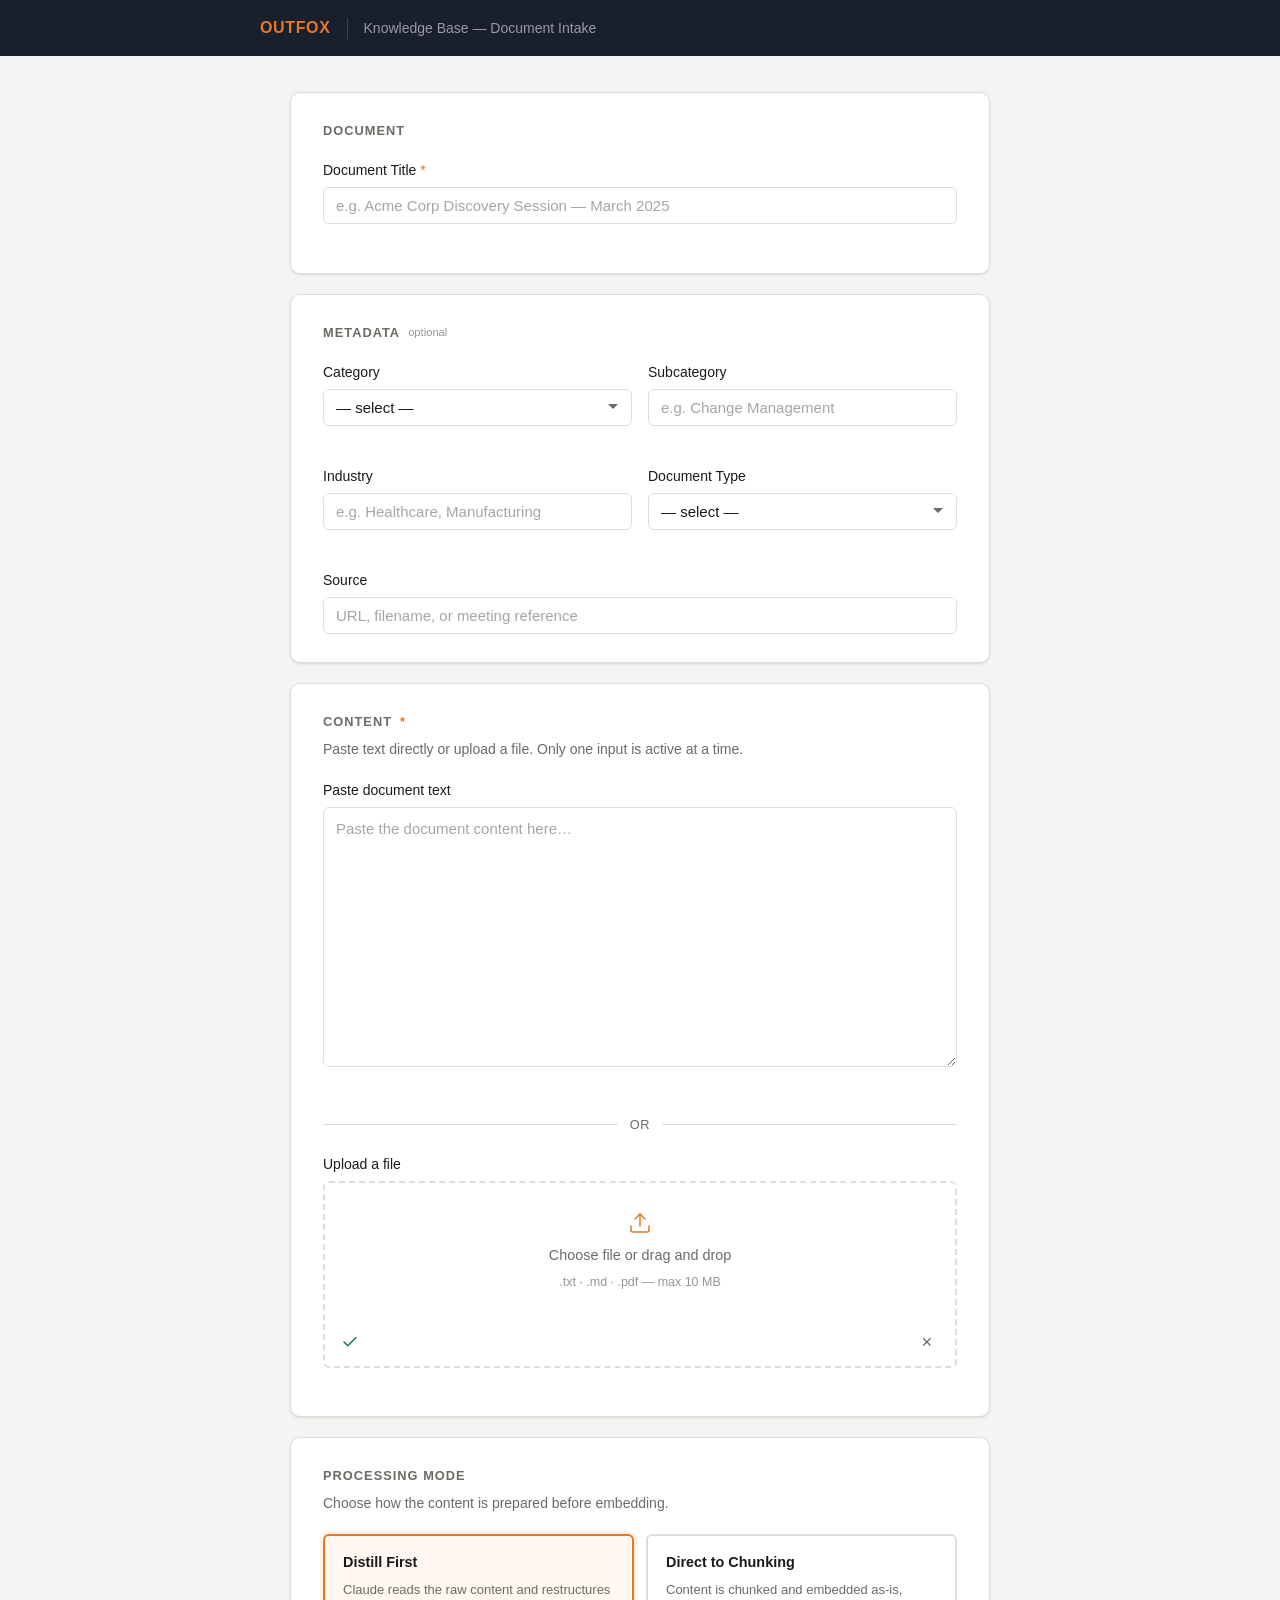
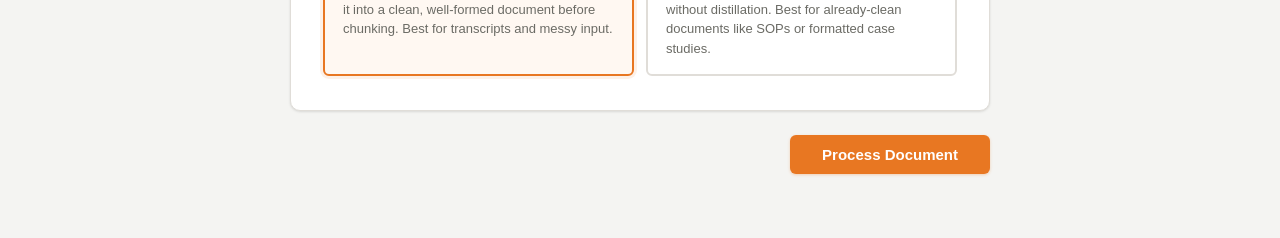
==== intake/index.html @ a14ba9df "Phase 1 complete: intake form (frontend) HTML form with all fields (title, category, subcategory, in" ====
<!DOCTYPE html>
<html lang="en">
<head>
  <meta charset="UTF-8">
  <meta name="viewport" content="width=device-width, initial-scale=1.0">
  <title>Outfox KB — Document Intake</title>
  <link rel="stylesheet" href="style.css">
</head>
<body>

  <header class="site-header">
    <div class="header-inner">
      <span class="logo">Outfox</span>
      <span class="header-title">Knowledge Base — Document Intake</span>
    </div>
  </header>

  <main>
    <div class="container">

      <form id="intake-form" novalidate autocomplete="off">

        <!-- ── Document Title ─────────────────────────────── -->
        <section class="form-section">
          <h2 class="section-heading">Document</h2>

          <div class="field" id="field-title">
            <label for="title">Document Title <span class="required">*</span></label>
            <input type="text" id="title" name="title" placeholder="e.g. Acme Corp Discovery Session — March 2025">
            <span class="field-error" id="error-title"></span>
          </div>
        </section>

        <!-- ── Metadata ───────────────────────────────────── -->
        <section class="form-section">
          <h2 class="section-heading">Metadata <span class="optional-label">optional</span></h2>

          <div class="field-row">
            <div class="field">
              <label for="category">Category</label>
              <select id="category" name="category">
                <option value="">— select —</option>
                <option value="Client Engagements">Client Engagements</option>
                <option value="Industry Research">Industry Research</option>
                <option value="Methodologies &amp; Frameworks">Methodologies &amp; Frameworks</option>
                <option value="Case Studies">Case Studies</option>
                <option value="Internal Operations">Internal Operations</option>
                <option value="Other">Other</option>
              </select>
            </div>

            <div class="field">
              <label for="subcategory">Subcategory</label>
              <input type="text" id="subcategory" name="subcategory" placeholder="e.g. Change Management">
            </div>
          </div>

          <div class="field-row">
            <div class="field">
              <label for="industry">Industry</label>
              <input type="text" id="industry" name="industry" placeholder="e.g. Healthcare, Manufacturing">
            </div>

            <div class="field">
              <label for="doc_type">Document Type</label>
              <select id="doc_type" name="doc_type">
                <option value="">— select —</option>
                <option value="transcript">Transcript</option>
                <option value="SOP">SOP</option>
                <option value="reference">Reference</option>
                <option value="case study">Case Study</option>
              </select>
            </div>
          </div>

          <div class="field">
            <label for="source">Source</label>
            <input type="text" id="source" name="source" placeholder="URL, filename, or meeting reference">
          </div>
        </section>

        <!-- ── Content ────────────────────────────────────── -->
        <section class="form-section">
          <h2 class="section-heading">Content <span class="required">*</span></h2>
          <p class="section-hint">Paste text directly or upload a file. Only one input is active at a time.</p>

          <div class="field" id="field-content">
            <label for="content-text">Paste document text</label>
            <textarea
              id="content-text"
              name="content"
              rows="10"
              placeholder="Paste the document content here…"
            ></textarea>
            <span class="char-count" id="char-count"></span>
            <span class="field-error" id="error-content"></span>
          </div>

          <div class="divider-or"><span>or</span></div>

          <div class="field upload-field" id="field-upload">
            <label for="file-upload">Upload a file</label>
            <div class="upload-zone" id="upload-zone">
              <input type="file" id="file-upload" name="file" accept=".txt,.md,.pdf">
              <div class="upload-prompt" id="upload-prompt">
                <svg xmlns="http://www.w3.org/2000/svg" width="24" height="24" viewBox="0 0 24 24" fill="none" stroke="currentColor" stroke-width="1.5" stroke-linecap="round" stroke-linejoin="round"><path d="M21 15v4a2 2 0 0 1-2 2H5a2 2 0 0 1-2-2v-4"/><polyline points="17 8 12 3 7 8"/><line x1="12" y1="3" x2="12" y2="15"/></svg>
                <span>Choose file or drag and drop</span>
                <span class="upload-hint">.txt · .md · .pdf — max 10 MB</span>
              </div>
              <div class="file-status" id="file-status" hidden>
                <svg xmlns="http://www.w3.org/2000/svg" width="18" height="18" viewBox="0 0 24 24" fill="none" stroke="currentColor" stroke-width="2" stroke-linecap="round" stroke-linejoin="round"><polyline points="20 6 9 17 4 12"/></svg>
                <span id="file-status-text"></span>
                <button type="button" class="remove-file" id="remove-file" aria-label="Remove file">✕</button>
              </div>
            </div>
            <span class="field-error" id="error-file"></span>
          </div>
        </section>

        <!-- ── Processing Mode ────────────────────────────── -->
        <section class="form-section">
          <h2 class="section-heading">Processing Mode</h2>
          <p class="section-hint">Choose how the content is prepared before embedding.</p>

          <div class="mode-toggle" role="radiogroup" aria-label="Processing mode">
            <label class="mode-option" id="mode-distill">
              <input type="radio" name="processing_mode" value="distill" checked>
              <div class="mode-card">
                <div class="mode-title">Distill First</div>
                <div class="mode-desc">Claude reads the raw content and restructures it into a clean, well-formed document before chunking. Best for transcripts and messy input.</div>
              </div>
            </label>

            <label class="mode-option" id="mode-direct">
              <input type="radio" name="processing_mode" value="direct">
              <div class="mode-card">
                <div class="mode-title">Direct to Chunking</div>
                <div class="mode-desc">Content is chunked and embedded as-is, without distillation. Best for already-clean documents like SOPs or formatted case studies.</div>
              </div>
            </label>
          </div>
        </section>

        <!-- ── Submit ─────────────────────────────────────── -->
        <div class="form-actions">
          <button type="submit" class="btn-primary" id="submit-btn">
            Process Document
          </button>
        </div>

      </form>
    </div>
  </main>

  <script src="app.js"></script>

</body>
</html>
---- intake/style.css ----
/* ─────────────────────────────────────────────────────────────
   Outfox Knowledge Base — Intake Form Styles
   ───────────────────────────────────────────────────────────── */

*, *::before, *::after {
  box-sizing: border-box;
  margin: 0;
  padding: 0;
}

:root {
  --color-bg:          #f4f4f2;
  --color-surface:     #ffffff;
  --color-border:      #e0ddd8;
  --color-border-focus:#e87722;
  --color-text:        #1a1a18;
  --color-text-muted:  #6b6b65;
  --color-primary:     #e87722;       /* Outfox amber */
  --color-primary-dark:#c45e0a;
  --color-header-bg:   #1a1f2e;       /* Deep navy */
  --color-error:       #c0392b;
  --color-error-bg:    #fdf2f1;
  --color-success:     #1a7a4a;
  --color-success-bg:  #f0faf5;
  --color-mode-sel:    #fff8f2;
  --color-mode-border: #e87722;
  --radius:            6px;
  --radius-lg:         10px;
  --shadow:            0 1px 3px rgba(0,0,0,0.08), 0 1px 2px rgba(0,0,0,0.04);
  --font:              -apple-system, BlinkMacSystemFont, "Segoe UI", Roboto, sans-serif;
}

html { font-size: 16px; }

body {
  font-family: var(--font);
  background: var(--color-bg);
  color: var(--color-text);
  line-height: 1.5;
  min-height: 100vh;
}

/* ── Header ─────────────────────────────────────────────────── */

.site-header {
  background: var(--color-header-bg);
  padding: 0 24px;
  height: 56px;
  display: flex;
  align-items: center;
  position: sticky;
  top: 0;
  z-index: 10;
}

.header-inner {
  display: flex;
  align-items: center;
  gap: 16px;
  width: 100%;
  max-width: 760px;
  margin: 0 auto;
}

.logo {
  font-size: 1rem;
  font-weight: 700;
  color: var(--color-primary);
  letter-spacing: 0.04em;
  text-transform: uppercase;
}

.header-title {
  font-size: 0.875rem;
  color: rgba(255,255,255,0.55);
  border-left: 1px solid rgba(255,255,255,0.15);
  padding-left: 16px;
}

/* ── Layout ─────────────────────────────────────────────────── */

main {
  padding: 36px 24px 64px;
}

.container {
  max-width: 700px;
  margin: 0 auto;
}

/* ── Form Sections ──────────────────────────────────────────── */

.form-section {
  background: var(--color-surface);
  border: 1px solid var(--color-border);
  border-radius: var(--radius-lg);
  padding: 28px 32px;
  margin-bottom: 20px;
  box-shadow: var(--shadow);
}

.section-heading {
  font-size: 0.8rem;
  font-weight: 600;
  text-transform: uppercase;
  letter-spacing: 0.08em;
  color: var(--color-text-muted);
  margin-bottom: 20px;
  display: flex;
  align-items: center;
  gap: 8px;
}

.optional-label {
  font-size: 0.7rem;
  font-weight: 400;
  text-transform: none;
  letter-spacing: 0;
  color: var(--color-text-muted);
  opacity: 0.7;
}

.section-hint {
  font-size: 0.875rem;
  color: var(--color-text-muted);
  margin-top: -12px;
  margin-bottom: 20px;
}

/* ── Fields ─────────────────────────────────────────────────── */

.field {
  margin-bottom: 20px;
}

.field:last-child {
  margin-bottom: 0;
}

.field-row {
  display: grid;
  grid-template-columns: 1fr 1fr;
  gap: 16px;
  margin-bottom: 20px;
}

label {
  display: block;
  font-size: 0.875rem;
  font-weight: 500;
  color: var(--color-text);
  margin-bottom: 6px;
}

.required {
  color: var(--color-primary);
}

input[type="text"],
select,
textarea {
  width: 100%;
  padding: 9px 12px;
  font-family: var(--font);
  font-size: 0.9375rem;
  color: var(--color-text);
  background: var(--color-surface);
  border: 1px solid var(--color-border);
  border-radius: var(--radius);
  outline: none;
  transition: border-color 0.15s, box-shadow 0.15s;
  appearance: none;
}

input[type="text"]::placeholder,
textarea::placeholder {
  color: var(--color-text-muted);
  opacity: 0.6;
}

input[type="text"]:focus,
select:focus,
textarea:focus {
  border-color: var(--color-border-focus);
  box-shadow: 0 0 0 3px rgba(232,119,34,0.12);
}

select {
  background-image: url("data:image/svg+xml,%3Csvg xmlns='http://www.w3.org/2000/svg' width='12' height='12' viewBox='0 0 12 12'%3E%3Cpath fill='%236b6b65' d='M6 8L1 3h10z'/%3E%3C/svg%3E");
  background-repeat: no-repeat;
  background-position: right 12px center;
  padding-right: 32px;
  cursor: pointer;
}

textarea {
  resize: vertical;
  min-height: 180px;
  line-height: 1.6;
}

textarea:disabled {
  background: var(--color-bg);
  color: var(--color-text-muted);
  cursor: not-allowed;
  opacity: 0.6;
}

.char-count {
  display: block;
  font-size: 0.8rem;
  color: var(--color-text-muted);
  text-align: right;
  margin-top: 5px;
}

/* Field error state */
.field.has-error input[type="text"],
.field.has-error select,
.field.has-error textarea {
  border-color: var(--color-error);
  box-shadow: 0 0 0 3px rgba(192,57,43,0.08);
}

.field-error {
  display: block;
  font-size: 0.8125rem;
  color: var(--color-error);
  margin-top: 5px;
  min-height: 1.2em;
}

/* ── Or Divider ─────────────────────────────────────────────── */

.divider-or {
  display: flex;
  align-items: center;
  gap: 12px;
  color: var(--color-text-muted);
  font-size: 0.8rem;
  text-transform: uppercase;
  letter-spacing: 0.06em;
  margin: 20px 0;
}

.divider-or::before,
.divider-or::after {
  content: "";
  flex: 1;
  height: 1px;
  background: var(--color-border);
}

/* ── File Upload Zone ───────────────────────────────────────── */

.upload-zone {
  position: relative;
  border: 2px dashed var(--color-border);
  border-radius: var(--radius);
  transition: border-color 0.15s, background 0.15s;
  cursor: pointer;
}

.upload-zone:hover,
.upload-zone.drag-over {
  border-color: var(--color-primary);
  background: #fff8f2;
}

.upload-zone.disabled {
  opacity: 0.4;
  pointer-events: none;
}

.upload-zone input[type="file"] {
  position: absolute;
  inset: 0;
  width: 100%;
  height: 100%;
  opacity: 0;
  cursor: pointer;
  z-index: 1;
}

.upload-prompt {
  display: flex;
  flex-direction: column;
  align-items: center;
  justify-content: center;
  padding: 28px 16px;
  gap: 6px;
  color: var(--color-text-muted);
  font-size: 0.9rem;
  pointer-events: none;
}

.upload-prompt svg {
  margin-bottom: 4px;
  color: var(--color-primary);
}

.upload-hint {
  font-size: 0.78rem;
  opacity: 0.7;
}

.file-status {
  display: flex;
  align-items: center;
  gap: 10px;
  padding: 14px 16px;
  color: var(--color-success);
  font-size: 0.9rem;
  font-weight: 500;
}

.file-status svg {
  flex-shrink: 0;
  color: var(--color-success);
}

#file-status-text {
  flex: 1;
  overflow: hidden;
  text-overflow: ellipsis;
  white-space: nowrap;
}

.remove-file {
  background: none;
  border: none;
  cursor: pointer;
  color: var(--color-text-muted);
  font-size: 0.9rem;
  padding: 2px 6px;
  border-radius: 4px;
  line-height: 1;
  transition: background 0.1s, color 0.1s;
  flex-shrink: 0;
}

.remove-file:hover {
  background: var(--color-error-bg);
  color: var(--color-error);
}

/* ── Processing Mode Toggle ─────────────────────────────────── */

.mode-toggle {
  display: grid;
  grid-template-columns: 1fr 1fr;
  gap: 12px;
}

.mode-option {
  cursor: pointer;
}

.mode-option input[type="radio"] {
  position: absolute;
  opacity: 0;
  width: 0;
  height: 0;
}

.mode-card {
  border: 2px solid var(--color-border);
  border-radius: var(--radius);
  padding: 16px 18px;
  transition: border-color 0.15s, background 0.15s, box-shadow 0.15s;
  height: 100%;
}

.mode-option input[type="radio"]:checked + .mode-card {
  border-color: var(--color-mode-border);
  background: var(--color-mode-sel);
  box-shadow: 0 0 0 3px rgba(232,119,34,0.1);
}

.mode-card:hover {
  border-color: var(--color-primary);
}

.mode-title {
  font-size: 0.9rem;
  font-weight: 600;
  color: var(--color-text);
  margin-bottom: 6px;
}

.mode-desc {
  font-size: 0.8125rem;
  color: var(--color-text-muted);
  line-height: 1.5;
}

/* ── Submit ─────────────────────────────────────────────────── */

.form-actions {
  display: flex;
  justify-content: flex-end;
  padding-top: 4px;
}

.btn-primary {
  background: var(--color-primary);
  color: #fff;
  border: none;
  border-radius: var(--radius);
  padding: 11px 32px;
  font-family: var(--font);
  font-size: 0.9375rem;
  font-weight: 600;
  cursor: pointer;
  transition: background 0.15s, transform 0.1s, box-shadow 0.15s;
  box-shadow: 0 1px 3px rgba(232,119,34,0.3);
}

.btn-primary:hover {
  background: var(--color-primary-dark);
  box-shadow: 0 2px 8px rgba(232,119,34,0.4);
}

.btn-primary:active {
  transform: translateY(1px);
  box-shadow: none;
}

.btn-primary:disabled {
  opacity: 0.5;
  cursor: not-allowed;
  transform: none;
}

/* ── Responsive ─────────────────────────────────────────────── */

@media (max-width: 540px) {
  .form-section {
    padding: 20px 18px;
  }

  .field-row {
    grid-template-columns: 1fr;
  }

  .mode-toggle {
    grid-template-columns: 1fr;
  }

  .header-title {
    display: none;
  }
}
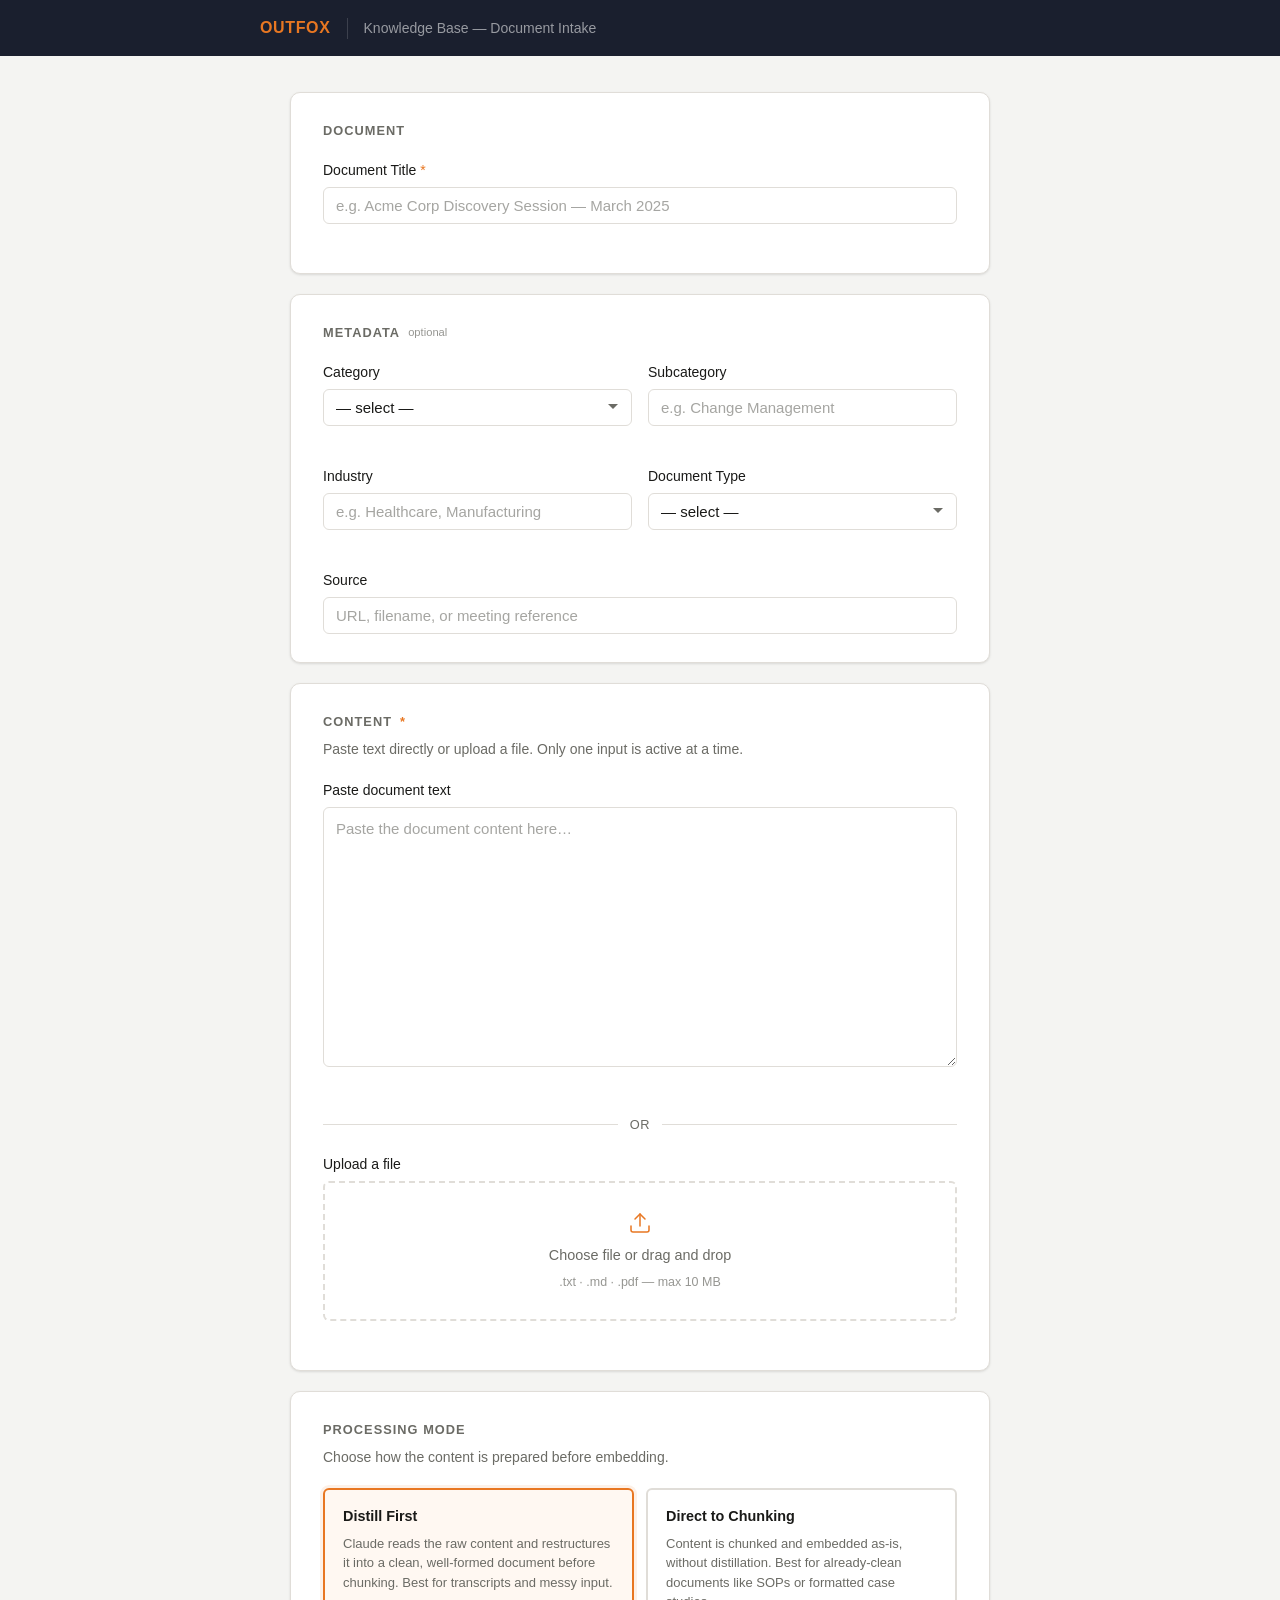
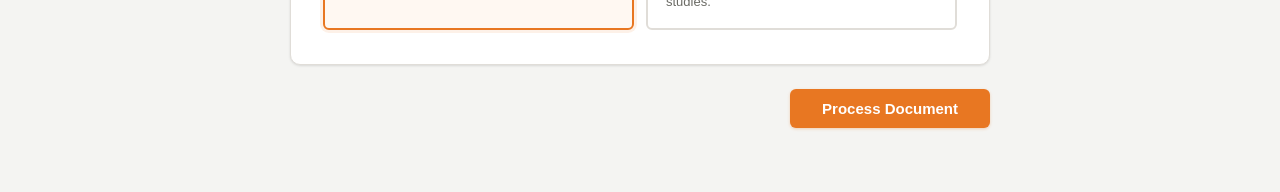
==== commit 5f5ac4cf: "Phase 2 complete: distillation pipeline (Claude API) - config.example.js template for API key setup " ====
--- a/intake/index.html
+++ b/intake/index.html
@@ -149,9 +149,26 @@
         </div>
 
       </form>
+
+      <!-- ── Distilled Preview (shown after Claude processes the document) ── -->
+      <section id="preview-section" class="form-section preview-section" hidden>
+        <h2 class="section-heading">
+          Distilled Preview
+          <span class="preview-badge" id="preview-badge"></span>
+        </h2>
+        <p class="section-hint" id="preview-hint"></p>
+        <textarea id="preview-text" class="preview-textarea" readonly rows="16"></textarea>
+        <div class="preview-actions">
+          <button type="button" class="btn-secondary" id="back-btn">← Edit</button>
+          <button type="button" class="btn-primary" id="download-btn">Download for Ingestion</button>
+        </div>
+      </section>
+
     </div>
   </main>
 
+  <!-- config.js is gitignored — copy config.example.js and fill in your key -->
+  <script src="config.js"></script>
   <script src="app.js"></script>
 
 </body>
--- a/intake/style.css
+++ b/intake/style.css
@@ -7,6 +7,9 @@
   margin: 0;
   padding: 0;
 }
+
+/* Prevent display:flex/grid rules from overriding the [hidden] attribute */
+[hidden] { display: none !important; }
 
 :root {
   --color-bg:          #f4f4f2;
@@ -337,6 +340,9 @@
   line-height: 1;
   transition: background 0.1s, color 0.1s;
   flex-shrink: 0;
+  /* Must sit above the invisible file input overlay (z-index: 1) */
+  position: relative;
+  z-index: 2;
 }
 
 .remove-file:hover {
@@ -432,6 +438,95 @@
   transform: none;
 }
 
+/* ── Secondary Button ───────────────────────────────────────── */
+
+.btn-secondary {
+  background: none;
+  color: var(--color-text-muted);
+  border: 1px solid var(--color-border);
+  border-radius: var(--radius);
+  padding: 11px 24px;
+  font-family: var(--font);
+  font-size: 0.9375rem;
+  font-weight: 500;
+  cursor: pointer;
+  transition: background 0.15s, border-color 0.15s, color 0.15s;
+}
+
+.btn-secondary:hover {
+  background: var(--color-bg);
+  border-color: var(--color-text-muted);
+  color: var(--color-text);
+}
+
+/* ── Loading State ───────────────────────────────────────────── */
+
+.btn-primary.loading {
+  opacity: 0.8;
+  cursor: wait;
+  pointer-events: none;
+}
+
+.btn-primary.loading::after {
+  content: '';
+  display: inline-block;
+  width: 12px;
+  height: 12px;
+  border: 2px solid rgba(255,255,255,0.4);
+  border-top-color: #fff;
+  border-radius: 50%;
+  margin-left: 10px;
+  vertical-align: middle;
+  animation: spin 0.7s linear infinite;
+}
+
+@keyframes spin {
+  to { transform: rotate(360deg); }
+}
+
+/* ── Preview Section ─────────────────────────────────────────── */
+
+.preview-section {
+  border-color: var(--color-border-focus);
+}
+
+.preview-badge {
+  display: inline-block;
+  font-size: 0.7rem;
+  font-weight: 600;
+  text-transform: uppercase;
+  letter-spacing: 0.06em;
+  padding: 2px 8px;
+  border-radius: 20px;
+  background: var(--color-mode-sel);
+  color: var(--color-primary);
+  border: 1px solid var(--color-primary);
+}
+
+.preview-textarea {
+  width: 100%;
+  min-height: 280px;
+  padding: 14px;
+  font-family: var(--font);
+  font-size: 0.9rem;
+  line-height: 1.7;
+  color: var(--color-text);
+  background: var(--color-bg);
+  border: 1px solid var(--color-border);
+  border-radius: var(--radius);
+  resize: vertical;
+  cursor: default;
+}
+
+.preview-actions {
+  display: flex;
+  justify-content: space-between;
+  align-items: center;
+  margin-top: 20px;
+  padding-top: 20px;
+  border-top: 1px solid var(--color-border);
+}
+
 /* ── Responsive ─────────────────────────────────────────────── */
 
 @media (max-width: 540px) {
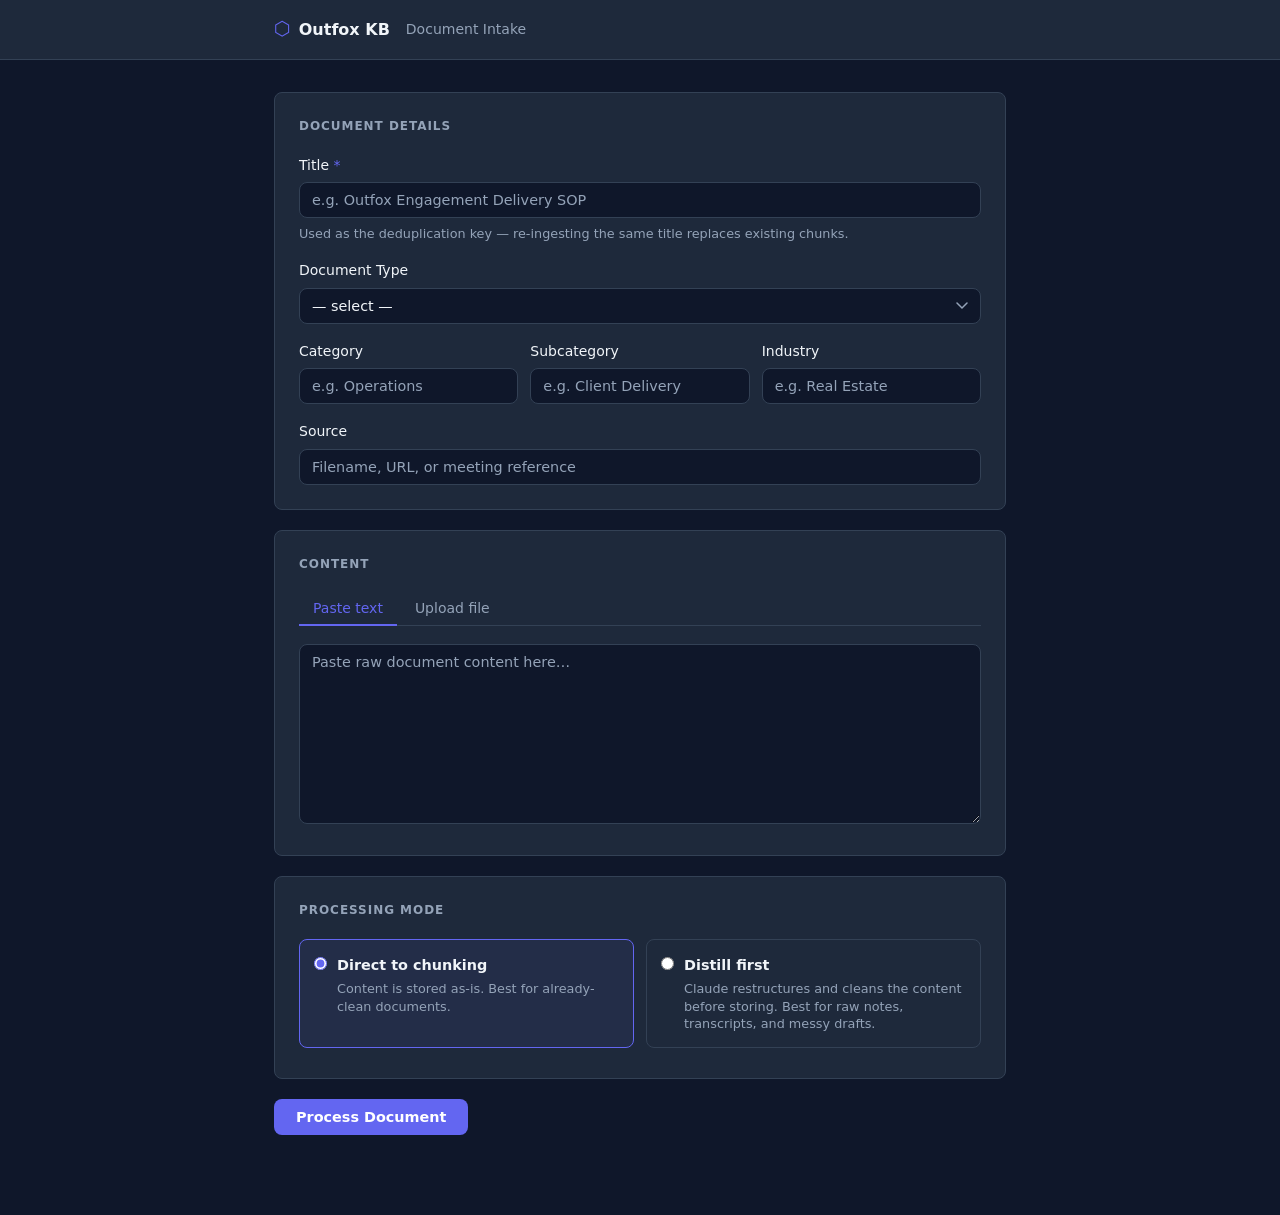
==== commit 584a4b1f: "v2 complete: dual-purpose KB with dynamic pipeline, intake, and chat Full pivot and rebuild across P" ====
--- a/intake/index.html
+++ b/intake/index.html
@@ -8,168 +8,141 @@
 </head>
 <body>
 
-  <header class="site-header">
+  <header>
     <div class="header-inner">
-      <span class="logo">Outfox</span>
-      <span class="header-title">Knowledge Base — Document Intake</span>
+      <div class="logo">
+        <span class="logo-mark">⬡</span>
+        <span class="logo-name">Outfox KB</span>
+      </div>
+      <span class="header-sub">Document Intake</span>
     </div>
   </header>
 
   <main>
-    <div class="container">
 
-      <form id="intake-form" novalidate autocomplete="off">
+    <!-- ── Section 1: Document Details ── -->
+    <section class="card">
+      <h2 class="section-title">Document Details</h2>
 
-        <!-- ── Document Title ─────────────────────────────── -->
-        <section class="form-section">
-          <h2 class="section-heading">Document</h2>
+      <div class="field required">
+        <label for="title">Title</label>
+        <input type="text" id="title" placeholder="e.g. Outfox Engagement Delivery SOP" autocomplete="off">
+        <p class="field-hint">Used as the deduplication key — re-ingesting the same title replaces existing chunks.</p>
+      </div>
 
-          <div class="field" id="field-title">
-            <label for="title">Document Title <span class="required">*</span></label>
-            <input type="text" id="title" name="title" placeholder="e.g. Acme Corp Discovery Session — March 2025">
-            <span class="field-error" id="error-title"></span>
+      <div class="field">
+        <label for="doc_type">Document Type</label>
+        <select id="doc_type">
+          <option value="">— select —</option>
+          <option value="methodology">methodology</option>
+          <option value="market-intelligence">market-intelligence</option>
+          <option value="case-study">case-study</option>
+          <option value="sop">sop</option>
+          <option value="transcript">transcript</option>
+          <option value="reference">reference</option>
+        </select>
+      </div>
+
+      <div class="field-row">
+        <div class="field">
+          <label for="category">Category</label>
+          <input type="text" id="category" placeholder="e.g. Operations">
+        </div>
+        <div class="field">
+          <label for="subcategory">Subcategory</label>
+          <input type="text" id="subcategory" placeholder="e.g. Client Delivery">
+        </div>
+        <div class="field">
+          <label for="industry">Industry</label>
+          <input type="text" id="industry" placeholder="e.g. Real Estate">
+        </div>
+      </div>
+
+      <div class="field">
+        <label for="source">Source</label>
+        <input type="text" id="source" placeholder="Filename, URL, or meeting reference">
+      </div>
+    </section>
+
+    <!-- ── Section 2: Content ── -->
+    <section class="card">
+      <h2 class="section-title">Content</h2>
+
+      <div class="tab-bar" role="tablist">
+        <button class="tab active" data-tab="text" role="tab" aria-selected="true">Paste text</button>
+        <button class="tab" data-tab="file" role="tab" aria-selected="false">Upload file</button>
+      </div>
+
+      <div id="text_pane" class="tab-pane">
+        <textarea id="text_content" placeholder="Paste raw document content here…" rows="10"></textarea>
+      </div>
+
+      <div id="file_pane" class="tab-pane" hidden>
+        <div id="file_drop_zone" class="drop-zone">
+          <input type="file" id="file_input" accept=".txt,.md,.pdf,.csv" hidden>
+          <div class="drop-icon">↑</div>
+          <p class="drop-label">Drag a file here or <span class="drop-link">click to browse</span></p>
+          <p class="drop-hint">.txt · .md · .pdf · .csv &nbsp;—&nbsp; max 10 MB</p>
+        </div>
+        <div id="file_status_row" class="file-status-row" hidden>
+          <span id="file_status" class="file-status-text"></span>
+          <button id="file_clear" class="btn-ghost btn-sm">Remove</button>
+        </div>
+      </div>
+    </section>
+
+    <!-- ── Section 3: Processing Mode ── -->
+    <section class="card">
+      <h2 class="section-title">Processing Mode</h2>
+
+      <div class="radio-group">
+        <label class="radio-card">
+          <input type="radio" name="process_mode" value="direct" checked>
+          <div class="radio-content">
+            <strong>Direct to chunking</strong>
+            <span>Content is stored as-is. Best for already-clean documents.</span>
           </div>
-        </section>
+        </label>
+        <label class="radio-card">
+          <input type="radio" name="process_mode" value="distill">
+          <div class="radio-content">
+            <strong>Distill first</strong>
+            <span>Claude restructures and cleans the content before storing. Best for raw notes, transcripts, and messy drafts.</span>
+          </div>
+        </label>
+      </div>
 
-        <!-- ── Metadata ───────────────────────────────────── -->
-        <section class="form-section">
-          <h2 class="section-heading">Metadata <span class="optional-label">optional</span></h2>
+      <p id="distill_note" class="field-hint" hidden></p>
+    </section>
 
-          <div class="field-row">
-            <div class="field">
-              <label for="category">Category</label>
-              <select id="category" name="category">
-                <option value="">— select —</option>
-                <option value="Client Engagements">Client Engagements</option>
-                <option value="Industry Research">Industry Research</option>
-                <option value="Methodologies &amp; Frameworks">Methodologies &amp; Frameworks</option>
-                <option value="Case Studies">Case Studies</option>
-                <option value="Internal Operations">Internal Operations</option>
-                <option value="Other">Other</option>
-              </select>
-            </div>
+    <!-- ── Process button + status ── -->
+    <div class="action-row">
+      <button id="process_btn" class="btn-primary">Process Document</button>
+      <span id="process_status" class="status-msg"></span>
+    </div>
 
-            <div class="field">
-              <label for="subcategory">Subcategory</label>
-              <input type="text" id="subcategory" name="subcategory" placeholder="e.g. Change Management">
-            </div>
-          </div>
+    <!-- ── Section 4: Preview ── -->
+    <section id="preview_section" class="card" hidden>
+      <div class="preview-header">
+        <h2 class="section-title">Preview</h2>
+        <span id="preview_badge" class="badge"></span>
+      </div>
 
-          <div class="field-row">
-            <div class="field">
-              <label for="industry">Industry</label>
-              <input type="text" id="industry" name="industry" placeholder="e.g. Healthcare, Manufacturing">
-            </div>
+      <textarea id="preview_text" class="preview-textarea" rows="14" spellcheck="false"></textarea>
 
-            <div class="field">
-              <label for="doc_type">Document Type</label>
-              <select id="doc_type" name="doc_type">
-                <option value="">— select —</option>
-                <option value="transcript">Transcript</option>
-                <option value="SOP">SOP</option>
-                <option value="reference">Reference</option>
-                <option value="case study">Case Study</option>
-              </select>
-            </div>
-          </div>
+      <p id="pdf_notice" class="field-hint pdf-notice" hidden>
+        PDF content is not previewed here — text will be extracted from the PDF during pipeline ingestion.
+      </p>
 
-          <div class="field">
-            <label for="source">Source</label>
-            <input type="text" id="source" name="source" placeholder="URL, filename, or meeting reference">
-          </div>
-        </section>
+      <div class="download-row">
+        <button id="download_btn" class="btn-primary">Download for Ingestion</button>
+        <span class="download-hint">Saves <code>outfox-ingest-[title]-[date].json</code></span>
+      </div>
+    </section>
 
-        <!-- ── Content ────────────────────────────────────── -->
-        <section class="form-section">
-          <h2 class="section-heading">Content <span class="required">*</span></h2>
-          <p class="section-hint">Paste text directly or upload a file. Only one input is active at a time.</p>
-
-          <div class="field" id="field-content">
-            <label for="content-text">Paste document text</label>
-            <textarea
-              id="content-text"
-              name="content"
-              rows="10"
-              placeholder="Paste the document content here…"
-            ></textarea>
-            <span class="char-count" id="char-count"></span>
-            <span class="field-error" id="error-content"></span>
-          </div>
-
-          <div class="divider-or"><span>or</span></div>
-
-          <div class="field upload-field" id="field-upload">
-            <label for="file-upload">Upload a file</label>
-            <div class="upload-zone" id="upload-zone">
-              <input type="file" id="file-upload" name="file" accept=".txt,.md,.pdf">
-              <div class="upload-prompt" id="upload-prompt">
-                <svg xmlns="http://www.w3.org/2000/svg" width="24" height="24" viewBox="0 0 24 24" fill="none" stroke="currentColor" stroke-width="1.5" stroke-linecap="round" stroke-linejoin="round"><path d="M21 15v4a2 2 0 0 1-2 2H5a2 2 0 0 1-2-2v-4"/><polyline points="17 8 12 3 7 8"/><line x1="12" y1="3" x2="12" y2="15"/></svg>
-                <span>Choose file or drag and drop</span>
-                <span class="upload-hint">.txt · .md · .pdf — max 10 MB</span>
-              </div>
-              <div class="file-status" id="file-status" hidden>
-                <svg xmlns="http://www.w3.org/2000/svg" width="18" height="18" viewBox="0 0 24 24" fill="none" stroke="currentColor" stroke-width="2" stroke-linecap="round" stroke-linejoin="round"><polyline points="20 6 9 17 4 12"/></svg>
-                <span id="file-status-text"></span>
-                <button type="button" class="remove-file" id="remove-file" aria-label="Remove file">✕</button>
-              </div>
-            </div>
-            <span class="field-error" id="error-file"></span>
-          </div>
-        </section>
-
-        <!-- ── Processing Mode ────────────────────────────── -->
-        <section class="form-section">
-          <h2 class="section-heading">Processing Mode</h2>
-          <p class="section-hint">Choose how the content is prepared before embedding.</p>
-
-          <div class="mode-toggle" role="radiogroup" aria-label="Processing mode">
-            <label class="mode-option" id="mode-distill">
-              <input type="radio" name="processing_mode" value="distill" checked>
-              <div class="mode-card">
-                <div class="mode-title">Distill First</div>
-                <div class="mode-desc">Claude reads the raw content and restructures it into a clean, well-formed document before chunking. Best for transcripts and messy input.</div>
-              </div>
-            </label>
-
-            <label class="mode-option" id="mode-direct">
-              <input type="radio" name="processing_mode" value="direct">
-              <div class="mode-card">
-                <div class="mode-title">Direct to Chunking</div>
-                <div class="mode-desc">Content is chunked and embedded as-is, without distillation. Best for already-clean documents like SOPs or formatted case studies.</div>
-              </div>
-            </label>
-          </div>
-        </section>
-
-        <!-- ── Submit ─────────────────────────────────────── -->
-        <div class="form-actions">
-          <button type="submit" class="btn-primary" id="submit-btn">
-            Process Document
-          </button>
-        </div>
-
-      </form>
-
-      <!-- ── Distilled Preview (shown after Claude processes the document) ── -->
-      <section id="preview-section" class="form-section preview-section" hidden>
-        <h2 class="section-heading">
-          Distilled Preview
-          <span class="preview-badge" id="preview-badge"></span>
-        </h2>
-        <p class="section-hint" id="preview-hint"></p>
-        <textarea id="preview-text" class="preview-textarea" readonly rows="16"></textarea>
-        <div class="preview-actions">
-          <button type="button" class="btn-secondary" id="back-btn">← Edit</button>
-          <button type="button" class="btn-primary" id="download-btn">Download for Ingestion</button>
-        </div>
-      </section>
-
-    </div>
   </main>
 
-  <!-- config.js is gitignored — copy config.example.js and fill in your key -->
   <script src="config.js"></script>
   <script src="app.js"></script>
-
 </body>
 </html>
--- a/intake/style.css
+++ b/intake/style.css
@@ -1,548 +1,374 @@
-/* ─────────────────────────────────────────────────────────────
-   Outfox Knowledge Base — Intake Form Styles
-   ───────────────────────────────────────────────────────────── */
-
-*, *::before, *::after {
-  box-sizing: border-box;
-  margin: 0;
-  padding: 0;
-}
-
-/* Prevent display:flex/grid rules from overriding the [hidden] attribute */
-[hidden] { display: none !important; }
-
+/* ── Reset ── */
+*, *::before, *::after { box-sizing: border-box; margin: 0; padding: 0; }
+
+/* ── Design tokens ── */
 :root {
-  --color-bg:          #f4f4f2;
-  --color-surface:     #ffffff;
-  --color-border:      #e0ddd8;
-  --color-border-focus:#e87722;
-  --color-text:        #1a1a18;
-  --color-text-muted:  #6b6b65;
-  --color-primary:     #e87722;       /* Outfox amber */
-  --color-primary-dark:#c45e0a;
-  --color-header-bg:   #1a1f2e;       /* Deep navy */
-  --color-error:       #c0392b;
-  --color-error-bg:    #fdf2f1;
-  --color-success:     #1a7a4a;
-  --color-success-bg:  #f0faf5;
-  --color-mode-sel:    #fff8f2;
-  --color-mode-border: #e87722;
-  --radius:            6px;
-  --radius-lg:         10px;
-  --shadow:            0 1px 3px rgba(0,0,0,0.08), 0 1px 2px rgba(0,0,0,0.04);
-  --font:              -apple-system, BlinkMacSystemFont, "Segoe UI", Roboto, sans-serif;
-}
-
-html { font-size: 16px; }
-
+  --bg:           #0f172a;
+  --surface:      #1e293b;
+  --surface-2:    #273447;
+  --border:       #334155;
+  --accent:       #6366f1;
+  --accent-hover: #4f46e5;
+  --text:         #f1f5f9;
+  --text-muted:   #94a3b8;
+  --green:        #10b981;
+  --red:          #ef4444;
+  --amber:        #f59e0b;
+  --radius:       8px;
+  --gap:          20px;
+}
+
+/* ── Base ── */
 body {
-  font-family: var(--font);
-  background: var(--color-bg);
-  color: var(--color-text);
-  line-height: 1.5;
+  font-family: system-ui, -apple-system, 'Segoe UI', Helvetica, Arial, sans-serif;
+  background: var(--bg);
+  color: var(--text);
+  line-height: 1.6;
   min-height: 100vh;
 }
 
-/* ── Header ─────────────────────────────────────────────────── */
-
-.site-header {
-  background: var(--color-header-bg);
-  padding: 0 24px;
-  height: 56px;
-  display: flex;
-  align-items: center;
+/* ── Header ── */
+header {
+  background: var(--surface);
+  border-bottom: 1px solid var(--border);
   position: sticky;
   top: 0;
   z-index: 10;
 }
-
 .header-inner {
+  max-width: 780px;
+  margin: 0 auto;
+  padding: 14px 24px;
   display: flex;
   align-items: center;
   gap: 16px;
-  width: 100%;
-  max-width: 760px;
+}
+.logo {
+  display: flex;
+  align-items: center;
+  gap: 8px;
+  font-weight: 700;
+  font-size: 1rem;
+  text-decoration: none;
+  color: var(--text);
+}
+.logo-mark { color: var(--accent); font-size: 1.2rem; }
+.header-sub { color: var(--text-muted); font-size: 0.875rem; }
+
+/* ── Main layout ── */
+main {
+  max-width: 780px;
   margin: 0 auto;
-}
-
-.logo {
-  font-size: 1rem;
+  padding: 32px 24px 80px;
+  display: flex;
+  flex-direction: column;
+  gap: var(--gap);
+}
+
+/* ── Card ── */
+.card {
+  background: var(--surface);
+  border: 1px solid var(--border);
+  border-radius: var(--radius);
+  padding: 24px;
+}
+
+/* ── Section title ── */
+.section-title {
+  font-size: 0.75rem;
   font-weight: 700;
-  color: var(--color-primary);
-  letter-spacing: 0.04em;
-  text-transform: uppercase;
-}
-
-.header-title {
-  font-size: 0.875rem;
-  color: rgba(255,255,255,0.55);
-  border-left: 1px solid rgba(255,255,255,0.15);
-  padding-left: 16px;
-}
-
-/* ── Layout ─────────────────────────────────────────────────── */
-
-main {
-  padding: 36px 24px 64px;
-}
-
-.container {
-  max-width: 700px;
-  margin: 0 auto;
-}
-
-/* ── Form Sections ──────────────────────────────────────────── */
-
-.form-section {
-  background: var(--color-surface);
-  border: 1px solid var(--color-border);
-  border-radius: var(--radius-lg);
-  padding: 28px 32px;
-  margin-bottom: 20px;
-  box-shadow: var(--shadow);
-}
-
-.section-heading {
-  font-size: 0.8rem;
-  font-weight: 600;
   text-transform: uppercase;
   letter-spacing: 0.08em;
-  color: var(--color-text-muted);
-  margin-bottom: 20px;
-  display: flex;
-  align-items: center;
-  gap: 8px;
-}
-
-.optional-label {
-  font-size: 0.7rem;
-  font-weight: 400;
-  text-transform: none;
-  letter-spacing: 0;
-  color: var(--color-text-muted);
-  opacity: 0.7;
-}
-
-.section-hint {
-  font-size: 0.875rem;
-  color: var(--color-text-muted);
-  margin-top: -12px;
-  margin-bottom: 20px;
-}
-
-/* ── Fields ─────────────────────────────────────────────────── */
-
-.field {
-  margin-bottom: 20px;
-}
-
-.field:last-child {
-  margin-bottom: 0;
-}
+  color: var(--text-muted);
+  margin-bottom: 18px;
+}
+
+/* ── Form fields ── */
+.field { margin-bottom: 16px; }
+.field:last-child { margin-bottom: 0; }
 
 .field-row {
   display: grid;
-  grid-template-columns: 1fr 1fr;
-  gap: 16px;
-  margin-bottom: 20px;
-}
+  grid-template-columns: repeat(3, 1fr);
+  gap: 12px;
+  margin-bottom: 16px;
+}
+.field-row .field { margin-bottom: 0; }
 
 label {
   display: block;
   font-size: 0.875rem;
   font-weight: 500;
-  color: var(--color-text);
   margin-bottom: 6px;
-}
-
-.required {
-  color: var(--color-primary);
+  color: var(--text);
+}
+.field.required label::after {
+  content: ' *';
+  color: var(--accent);
 }
 
 input[type="text"],
 select,
 textarea {
   width: 100%;
+  background: var(--bg);
+  border: 1px solid var(--border);
+  border-radius: var(--radius);
+  color: var(--text);
+  font-family: inherit;
+  font-size: 0.9rem;
   padding: 9px 12px;
-  font-family: var(--font);
-  font-size: 0.9375rem;
-  color: var(--color-text);
-  background: var(--color-surface);
-  border: 1px solid var(--color-border);
-  border-radius: var(--radius);
+  transition: border-color 0.15s;
   outline: none;
-  transition: border-color 0.15s, box-shadow 0.15s;
   appearance: none;
 }
-
-input[type="text"]::placeholder,
-textarea::placeholder {
-  color: var(--color-text-muted);
-  opacity: 0.6;
-}
-
 input[type="text"]:focus,
 select:focus,
 textarea:focus {
-  border-color: var(--color-border-focus);
-  box-shadow: 0 0 0 3px rgba(232,119,34,0.12);
-}
-
+  border-color: var(--accent);
+  box-shadow: 0 0 0 3px rgba(99, 102, 241, 0.15);
+}
 select {
-  background-image: url("data:image/svg+xml,%3Csvg xmlns='http://www.w3.org/2000/svg' width='12' height='12' viewBox='0 0 12 12'%3E%3Cpath fill='%236b6b65' d='M6 8L1 3h10z'/%3E%3C/svg%3E");
+  background-image: url("data:image/svg+xml,%3Csvg xmlns='http://www.w3.org/2000/svg' width='12' height='8' viewBox='0 0 12 8'%3E%3Cpath d='M1 1l5 5 5-5' stroke='%2394a3b8' stroke-width='1.5' fill='none' stroke-linecap='round'/%3E%3C/svg%3E");
   background-repeat: no-repeat;
   background-position: right 12px center;
-  padding-right: 32px;
-  cursor: pointer;
-}
-
-textarea {
-  resize: vertical;
-  min-height: 180px;
-  line-height: 1.6;
-}
-
-textarea:disabled {
-  background: var(--color-bg);
-  color: var(--color-text-muted);
-  cursor: not-allowed;
-  opacity: 0.6;
-}
-
-.char-count {
-  display: block;
+  padding-right: 36px;
+}
+select option { background: var(--surface-2); }
+textarea { resize: vertical; }
+::placeholder { color: var(--text-muted); }
+
+.field-hint {
   font-size: 0.8rem;
-  color: var(--color-text-muted);
-  text-align: right;
-  margin-top: 5px;
-}
-
-/* Field error state */
-.field.has-error input[type="text"],
-.field.has-error select,
-.field.has-error textarea {
-  border-color: var(--color-error);
-  box-shadow: 0 0 0 3px rgba(192,57,43,0.08);
-}
-
-.field-error {
-  display: block;
-  font-size: 0.8125rem;
-  color: var(--color-error);
-  margin-top: 5px;
-  min-height: 1.2em;
-}
-
-/* ── Or Divider ─────────────────────────────────────────────── */
-
-.divider-or {
-  display: flex;
-  align-items: center;
-  gap: 12px;
-  color: var(--color-text-muted);
-  font-size: 0.8rem;
-  text-transform: uppercase;
-  letter-spacing: 0.06em;
-  margin: 20px 0;
-}
-
-.divider-or::before,
-.divider-or::after {
-  content: "";
-  flex: 1;
-  height: 1px;
-  background: var(--color-border);
-}
-
-/* ── File Upload Zone ───────────────────────────────────────── */
-
-.upload-zone {
-  position: relative;
-  border: 2px dashed var(--color-border);
-  border-radius: var(--radius);
-  transition: border-color 0.15s, background 0.15s;
-  cursor: pointer;
-}
-
-.upload-zone:hover,
-.upload-zone.drag-over {
-  border-color: var(--color-primary);
-  background: #fff8f2;
-}
-
-.upload-zone.disabled {
-  opacity: 0.4;
-  pointer-events: none;
-}
-
-.upload-zone input[type="file"] {
-  position: absolute;
-  inset: 0;
-  width: 100%;
-  height: 100%;
-  opacity: 0;
-  cursor: pointer;
-  z-index: 1;
-}
-
-.upload-prompt {
-  display: flex;
-  flex-direction: column;
-  align-items: center;
-  justify-content: center;
-  padding: 28px 16px;
-  gap: 6px;
-  color: var(--color-text-muted);
-  font-size: 0.9rem;
-  pointer-events: none;
-}
-
-.upload-prompt svg {
-  margin-bottom: 4px;
-  color: var(--color-primary);
-}
-
-.upload-hint {
-  font-size: 0.78rem;
-  opacity: 0.7;
-}
-
-.file-status {
-  display: flex;
-  align-items: center;
-  gap: 10px;
-  padding: 14px 16px;
-  color: var(--color-success);
-  font-size: 0.9rem;
-  font-weight: 500;
-}
-
-.file-status svg {
-  flex-shrink: 0;
-  color: var(--color-success);
-}
-
-#file-status-text {
-  flex: 1;
-  overflow: hidden;
-  text-overflow: ellipsis;
-  white-space: nowrap;
-}
-
-.remove-file {
+  color: var(--text-muted);
+  margin-top: 6px;
+  line-height: 1.5;
+}
+
+/* ── Tabs ── */
+.tab-bar {
+  display: flex;
+  gap: 4px;
+  border-bottom: 1px solid var(--border);
+  margin-bottom: 18px;
+}
+.tab {
   background: none;
   border: none;
-  cursor: pointer;
-  color: var(--color-text-muted);
+  border-bottom: 2px solid transparent;
+  color: var(--text-muted);
+  cursor: pointer;
+  font-family: inherit;
+  font-size: 0.875rem;
+  font-weight: 500;
+  padding: 8px 14px;
+  margin-bottom: -1px;
+  transition: color 0.15s, border-color 0.15s;
+}
+.tab:hover { color: var(--text); }
+.tab.active {
+  color: var(--accent);
+  border-bottom-color: var(--accent);
+}
+
+/* ── Drop zone ── */
+.drop-zone {
+  border: 2px dashed var(--border);
+  border-radius: var(--radius);
+  padding: 40px 24px;
+  text-align: center;
+  cursor: pointer;
+  transition: border-color 0.15s, background 0.15s;
+  user-select: none;
+}
+.drop-zone:hover,
+.drop-zone.drag-over {
+  border-color: var(--accent);
+  background: rgba(99, 102, 241, 0.05);
+}
+.drop-icon {
+  font-size: 1.6rem;
+  color: var(--text-muted);
+  margin-bottom: 10px;
+}
+.drop-label {
   font-size: 0.9rem;
-  padding: 2px 6px;
-  border-radius: 4px;
-  line-height: 1;
-  transition: background 0.1s, color 0.1s;
-  flex-shrink: 0;
-  /* Must sit above the invisible file input overlay (z-index: 1) */
-  position: relative;
-  z-index: 2;
-}
-
-.remove-file:hover {
-  background: var(--color-error-bg);
-  color: var(--color-error);
-}
-
-/* ── Processing Mode Toggle ─────────────────────────────────── */
-
-.mode-toggle {
+  color: var(--text);
+  margin-bottom: 4px;
+}
+.drop-link { color: var(--accent); }
+.drop-hint { font-size: 0.8rem; color: var(--text-muted); }
+
+.file-status-row {
+  display: flex;
+  align-items: center;
+  gap: 12px;
+  margin-top: 12px;
+  padding: 10px 14px;
+  background: var(--surface-2);
+  border-radius: var(--radius);
+}
+.file-status-text { font-size: 0.875rem; flex: 1; }
+.file-status-text.ok    { color: var(--green); }
+.file-status-text.error { color: var(--red); }
+
+/* ── Radio cards ── */
+.radio-group {
   display: grid;
   grid-template-columns: 1fr 1fr;
   gap: 12px;
 }
-
-.mode-option {
-  cursor: pointer;
-}
-
-.mode-option input[type="radio"] {
-  position: absolute;
-  opacity: 0;
-  width: 0;
-  height: 0;
-}
-
-.mode-card {
-  border: 2px solid var(--color-border);
-  border-radius: var(--radius);
-  padding: 16px 18px;
-  transition: border-color 0.15s, background 0.15s, box-shadow 0.15s;
-  height: 100%;
-}
-
-.mode-option input[type="radio"]:checked + .mode-card {
-  border-color: var(--color-mode-border);
-  background: var(--color-mode-sel);
-  box-shadow: 0 0 0 3px rgba(232,119,34,0.1);
-}
-
-.mode-card:hover {
-  border-color: var(--color-primary);
-}
-
-.mode-title {
+.radio-card {
+  display: flex;
+  align-items: flex-start;
+  gap: 10px;
+  border: 1px solid var(--border);
+  border-radius: var(--radius);
+  padding: 14px;
+  cursor: pointer;
+  transition: border-color 0.15s, background 0.15s;
+}
+.radio-card:has(input:checked) {
+  border-color: var(--accent);
+  background: rgba(99, 102, 241, 0.07);
+}
+.radio-card:has(input:disabled) {
+  opacity: 0.45;
+  cursor: not-allowed;
+}
+.radio-card input[type="radio"] {
+  width: auto;
+  margin-top: 3px;
+  flex-shrink: 0;
+  accent-color: var(--accent);
+}
+.radio-content {
+  display: flex;
+  flex-direction: column;
+  gap: 3px;
+}
+.radio-content strong { font-size: 0.9rem; }
+.radio-content span   { font-size: 0.8rem; color: var(--text-muted); line-height: 1.4; }
+
+/* ── Action row ── */
+.action-row {
+  display: flex;
+  align-items: center;
+  gap: 16px;
+}
+
+/* ── Buttons ── */
+.btn-primary {
+  background: var(--accent);
+  border: none;
+  border-radius: var(--radius);
+  color: #fff;
+  cursor: pointer;
+  font-family: inherit;
   font-size: 0.9rem;
   font-weight: 600;
-  color: var(--color-text);
-  margin-bottom: 6px;
-}
-
-.mode-desc {
-  font-size: 0.8125rem;
-  color: var(--color-text-muted);
-  line-height: 1.5;
-}
-
-/* ── Submit ─────────────────────────────────────────────────── */
-
-.form-actions {
-  display: flex;
-  justify-content: flex-end;
-  padding-top: 4px;
-}
-
-.btn-primary {
-  background: var(--color-primary);
-  color: #fff;
-  border: none;
-  border-radius: var(--radius);
-  padding: 11px 32px;
-  font-family: var(--font);
-  font-size: 0.9375rem;
+  padding: 10px 22px;
+  transition: background 0.15s;
+  white-space: nowrap;
+}
+.btn-primary:hover   { background: var(--accent-hover); }
+.btn-primary:disabled {
+  background: var(--border);
+  color: var(--text-muted);
+  cursor: not-allowed;
+}
+.btn-ghost {
+  background: none;
+  border: 1px solid var(--border);
+  border-radius: var(--radius);
+  color: var(--text-muted);
+  cursor: pointer;
+  font-family: inherit;
+  font-size: 0.8rem;
+  padding: 5px 12px;
+  transition: color 0.15s, border-color 0.15s;
+  white-space: nowrap;
+}
+.btn-ghost:hover { color: var(--text); border-color: var(--text-muted); }
+.btn-sm { padding: 4px 10px; font-size: 0.75rem; }
+
+/* ── Status message ── */
+.status-msg { font-size: 0.875rem; min-height: 1.2em; }
+.status-msg.error   { color: var(--red); }
+.status-msg.success { color: var(--green); }
+.status-msg.loading { color: var(--text-muted); }
+
+/* ── Preview section ── */
+.preview-header {
+  display: flex;
+  align-items: center;
+  gap: 12px;
+  margin-bottom: 16px;
+}
+.preview-header .section-title { margin-bottom: 0; }
+
+.badge {
+  font-size: 0.72rem;
   font-weight: 600;
-  cursor: pointer;
-  transition: background 0.15s, transform 0.1s, box-shadow 0.15s;
-  box-shadow: 0 1px 3px rgba(232,119,34,0.3);
-}
-
-.btn-primary:hover {
-  background: var(--color-primary-dark);
-  box-shadow: 0 2px 8px rgba(232,119,34,0.4);
-}
-
-.btn-primary:active {
-  transform: translateY(1px);
-  box-shadow: none;
-}
-
-.btn-primary:disabled {
-  opacity: 0.5;
-  cursor: not-allowed;
-  transform: none;
-}
-
-/* ── Secondary Button ───────────────────────────────────────── */
-
-.btn-secondary {
-  background: none;
-  color: var(--color-text-muted);
-  border: 1px solid var(--color-border);
-  border-radius: var(--radius);
-  padding: 11px 24px;
-  font-family: var(--font);
-  font-size: 0.9375rem;
-  font-weight: 500;
-  cursor: pointer;
-  transition: background 0.15s, border-color 0.15s, color 0.15s;
-}
-
-.btn-secondary:hover {
-  background: var(--color-bg);
-  border-color: var(--color-text-muted);
-  color: var(--color-text);
-}
-
-/* ── Loading State ───────────────────────────────────────────── */
-
-.btn-primary.loading {
-  opacity: 0.8;
-  cursor: wait;
-  pointer-events: none;
-}
-
-.btn-primary.loading::after {
-  content: '';
-  display: inline-block;
-  width: 12px;
-  height: 12px;
-  border: 2px solid rgba(255,255,255,0.4);
-  border-top-color: #fff;
-  border-radius: 50%;
-  margin-left: 10px;
-  vertical-align: middle;
-  animation: spin 0.7s linear infinite;
-}
-
-@keyframes spin {
-  to { transform: rotate(360deg); }
-}
-
-/* ── Preview Section ─────────────────────────────────────────── */
-
-.preview-section {
-  border-color: var(--color-border-focus);
-}
-
-.preview-badge {
-  display: inline-block;
-  font-size: 0.7rem;
-  font-weight: 600;
-  text-transform: uppercase;
-  letter-spacing: 0.06em;
-  padding: 2px 8px;
-  border-radius: 20px;
-  background: var(--color-mode-sel);
-  color: var(--color-primary);
-  border: 1px solid var(--color-primary);
+  letter-spacing: 0.02em;
+  padding: 3px 10px;
+  border-radius: 999px;
+}
+.badge-distill {
+  background: rgba(99, 102, 241, 0.15);
+  color: #a5b4fc;
+  border: 1px solid rgba(99, 102, 241, 0.35);
+}
+.badge-direct {
+  background: rgba(148, 163, 184, 0.1);
+  color: var(--text-muted);
+  border: 1px solid var(--border);
+}
+.badge-pdf {
+  background: rgba(245, 158, 11, 0.12);
+  color: #fbbf24;
+  border: 1px solid rgba(245, 158, 11, 0.3);
 }
 
 .preview-textarea {
-  width: 100%;
-  min-height: 280px;
+  font-family: 'Menlo', 'Consolas', 'Monaco', monospace;
+  font-size: 0.8rem;
+  line-height: 1.55;
+  background: var(--bg);
+}
+.preview-textarea[readonly] { color: var(--text-muted); }
+
+.pdf-notice {
   padding: 14px;
-  font-family: var(--font);
-  font-size: 0.9rem;
-  line-height: 1.7;
-  color: var(--color-text);
-  background: var(--color-bg);
-  border: 1px solid var(--color-border);
-  border-radius: var(--radius);
-  resize: vertical;
-  cursor: default;
-}
-
-.preview-actions {
-  display: flex;
-  justify-content: space-between;
-  align-items: center;
-  margin-top: 20px;
-  padding-top: 20px;
-  border-top: 1px solid var(--color-border);
-}
-
-/* ── Responsive ─────────────────────────────────────────────── */
-
-@media (max-width: 540px) {
-  .form-section {
-    padding: 20px 18px;
-  }
-
-  .field-row {
-    grid-template-columns: 1fr;
-  }
-
-  .mode-toggle {
-    grid-template-columns: 1fr;
-  }
-
-  .header-title {
-    display: none;
-  }
-}
+  background: rgba(245, 158, 11, 0.07);
+  border: 1px solid rgba(245, 158, 11, 0.2);
+  border-radius: var(--radius);
+  color: #fbbf24;
+  margin-top: 4px;
+}
+
+.download-row {
+  display: flex;
+  align-items: center;
+  gap: 16px;
+  margin-top: 18px;
+}
+.download-hint {
+  font-size: 0.8rem;
+  color: var(--text-muted);
+}
+.download-hint code {
+  font-family: 'Menlo', 'Consolas', monospace;
+  background: rgba(255, 255, 255, 0.07);
+  padding: 1px 5px;
+  border-radius: 3px;
+}
+
+/* ── Responsive ── */
+@media (max-width: 560px) {
+  .field-row  { grid-template-columns: 1fr; }
+  .radio-group { grid-template-columns: 1fr; }
+  main { padding: 20px 16px 60px; }
+  .header-inner { padding: 12px 16px; }
+  .download-row { flex-direction: column; align-items: flex-start; gap: 10px; }
+}
